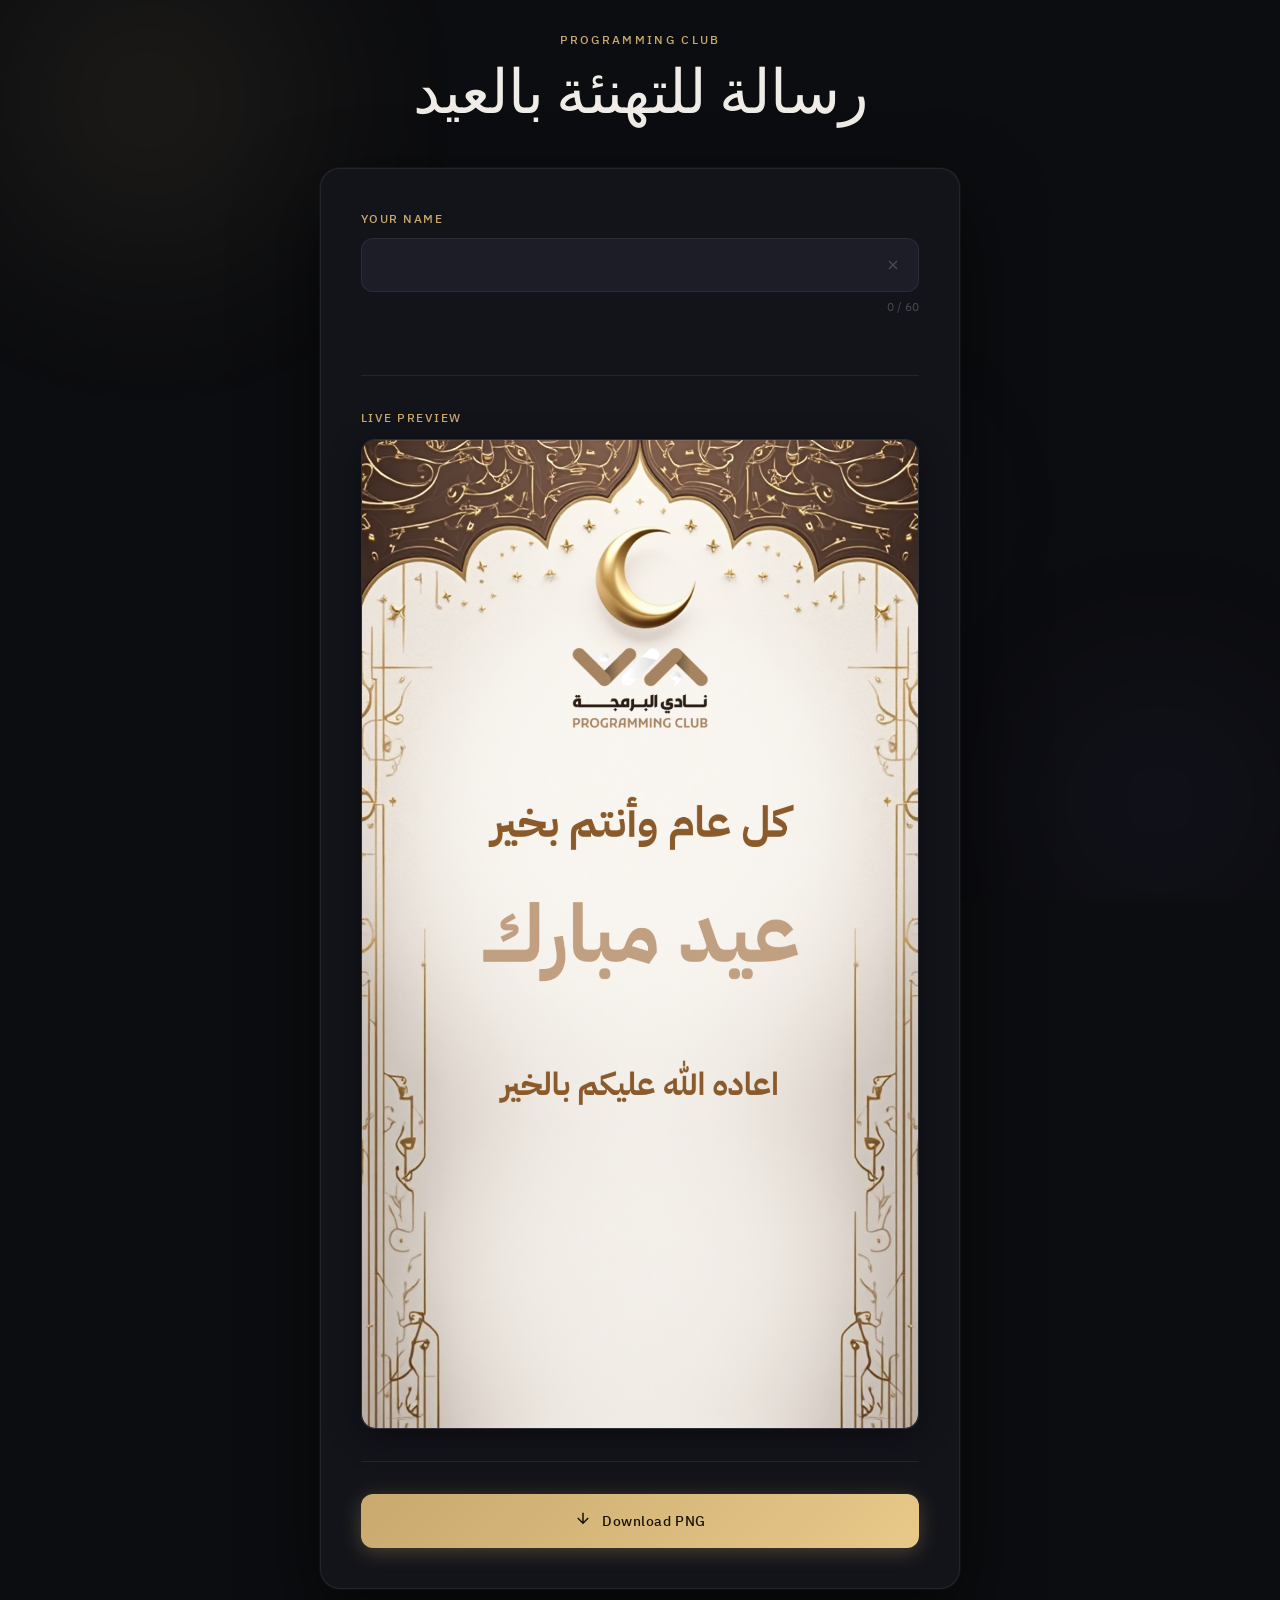
==== index.html @ 5c0a8650 "Add files via upload" ====
<!DOCTYPE html>
<html lang="en" dir="ltr">
<head>
  <meta charset="UTF-8" />
  <meta name="viewport" content="width=device-width, initial-scale=1.0" />
  <title>Personalized Image Generator</title>

  <link rel="stylesheet" href="style.css" />

  <link rel="preconnect" href="https://fonts.googleapis.com">
  <link rel="preconnect" href="https://fonts.gstatic.com" crossorigin>

  <link href="https://fonts.googleapis.com/css2?family=Cormorant+Garamond:wght@300;400;600&family=DM+Sans:wght@300;400;500&family=IBM+Plex+Sans+Arabic:wght@100;200;300;400;500;600;700&family=IBM+Plex+Sans:ital,wght@0,100..700;1,100..700&display=swap" rel="stylesheet">
</head>
<body>

  <div class="bg-orbs">
    <div class="orb orb-1"></div>
    <div class="orb orb-2"></div>
    <div class="orb orb-3"></div>
  </div>

  <main class="container">
    <header class="header">
      <div class="header-eyebrow">Programming Club</div>
      <h1 class="header-title">رسالة للتهنئة بالعيد</h1>
      <p class="header-sub"></p>
    </header>

    <div class="card">

      <section class="input-section">
        <label class="input-label" for="nameInput">Your Name</label>
        <div class="input-wrapper">
          <input
            type="text"
            id="nameInput"
            class="name-input"
            
            autocomplete="off"
            maxlength="60"
          />
          <button class="reset-btn" id="resetBtn" title="Clear name" aria-label="Reset">
            <svg viewBox="0 0 24 24" fill="none" stroke="currentColor" stroke-width="2">
              <path d="M18 6L6 18M6 6l12 12"/>
            </svg>
          </button>
        </div>
        <div class="char-count" id="charCount">0 / 60</div>
        <div class="validation-msg" id="validationMsg">Please enter your name to download.</div>
      </section>

      <section class="preview-section">
        <div class="preview-label">Live Preview</div>
        <div class="canvas-wrapper">
          <canvas id="previewCanvas"></canvas>
          <div class="canvas-shimmer" id="canvasShimmer"></div>
        </div>
      </section>

      <section class="actions-section">
        <button class="download-btn" id="downloadBtn">
          <span class="btn-icon">
            <svg viewBox="0 0 24 24" fill="none" stroke="currentColor" stroke-width="2">
              <path d="M12 5v14M5 12l7 7 7-7"/>
            </svg>
          </span>
          <span class="btn-text">Download PNG</span>
        </button>
      </section>

    </div>
  </main>

  <script src="script.js"></script>
</body>
</html>
---- style.css ----
/* ===========================
   CSS VARIABLES & RESET
=========================== */
*, *::before, *::after {
  box-sizing: border-box;
  margin: 0;
  padding: 0;
}

:root {
  --bg:           #0c0d10;
  --surface:      #13141a;
  --surface-2:    #1c1d26;
  --border:       rgba(255,255,255,0.07);
  --border-hover: rgba(255,255,255,0.15);
  --gold:         #c9a96e;
  --gold-light:   #e8c98a;
  --gold-dim:     rgba(201,169,110,0.15);
  --text-primary: #f0ede8;
  --text-muted:   #7a7888;
  --text-dim:     #4a4857;
  --danger:       #e06c6c;
  --font-display: "Cormorant Garamond", serif;
  --font-body:    "IBM Plex Sans Arabic", "IBM Plex Sans", sans-serif;
  --radius-card:  20px;
  --radius-input: 12px;
  --shadow-card:  0 32px 80px rgba(0,0,0,0.6), 0 0 0 1px rgba(255,255,255,0.04);
  --transition:   0.2s cubic-bezier(0.4, 0, 0.2, 1);
}

html {
  font-size: 16px;
}

body {
  font-family: var(--font-body);
  background: var(--bg);
  color: var(--text-primary);
  min-height: 100vh;
  display: flex;
  align-items: center;
  justify-content: center;
  padding: 32px 16px;
  overflow-x: hidden;
}

/* ===========================
   BACKGROUND ORBS
=========================== */
.bg-orbs {
  position: fixed;
  inset: 0;
  pointer-events: none;
  z-index: 0;
  overflow: hidden;
}

.orb {
  position: absolute;
  border-radius: 50%;
  filter: blur(80px);
  opacity: 0.4;
}

.orb-1 {
  width: 500px;
  height: 500px;
  background: radial-gradient(circle, rgba(201,169,110,0.3), transparent 70%);
  top: -150px;
  left: -100px;
  animation: floatOrb 18s ease-in-out infinite;
}

.orb-2 {
  width: 400px;
  height: 400px;
  background: radial-gradient(circle, rgba(100,80,180,0.25), transparent 70%);
  bottom: -100px;
  right: -80px;
  animation: floatOrb 22s ease-in-out infinite reverse;
}

.orb-3 {
  width: 300px;
  height: 300px;
  background: radial-gradient(circle, rgba(60,130,200,0.2), transparent 70%);
  top: 40%;
  left: 55%;
  animation: floatOrb 15s ease-in-out infinite 4s;
}

@keyframes floatOrb {
  0%, 100% { transform: translate(0, 0) scale(1); }
  33% { transform: translate(30px, -40px) scale(1.05); }
  66% { transform: translate(-20px, 20px) scale(0.97); }
}

/* ===========================
   LAYOUT
=========================== */
.container {
  position: relative;
  z-index: 1;
  width: 100%;
  max-width: 640px;
}

/* ===========================
   HEADER
=========================== */
.header {
  text-align: center;
  margin-bottom: 40px;
}

.header-eyebrow {
  font-family: var(--font-body);
  font-size: 0.72rem;
  font-weight: 500;
  letter-spacing: 0.2em;
  text-transform: uppercase;
  color: var(--gold);
  margin-bottom: 12px;
  opacity: 0;
  animation: fadeUp 0.7s ease forwards 0.1s;
}

.header-title {
  font-family: var(--font-display);
  font-size: clamp(2.5rem, 6vw, 3.8rem);
  font-weight: 300;
  color: var(--text-primary);
  line-height: 1.1;
  letter-spacing: -0.01em;
  opacity: 0;
  animation: fadeUp 0.7s ease forwards 0.25s;
}

.header-sub {
  font-family: var(--font-body);
  font-size: 0.9rem;
  color: var(--text-muted);
  margin-top: 10px;
  font-weight: 300;
  opacity: 0;
  animation: fadeUp 0.7s ease forwards 0.4s;
}

@keyframes fadeUp {
  from { opacity: 0; transform: translateY(20px); }
  to { opacity: 1; transform: translateY(0); }
}

/* ===========================
   CARD
=========================== */
.card {
  background: var(--surface);
  border: 1px solid var(--border);
  border-radius: var(--radius-card);
  padding: 40px;
  box-shadow: var(--shadow-card);
  display: flex;
  flex-direction: column;
  gap: 32px;
  opacity: 0;
  animation: fadeUp 0.7s ease forwards 0.55s;
}

/* ===========================
   INPUT SECTION
=========================== */
.input-label {
  display: block;
  font-family: var(--font-body);
  font-size: 0.78rem;
  font-weight: 500;
  letter-spacing: 0.12em;
  text-transform: uppercase;
  color: var(--gold);
  margin-bottom: 10px;
}

.input-wrapper {
  position: relative;
  display: flex;
  align-items: center;
}

.name-input {
  width: 100%;
  padding: 14px 48px 14px 18px;
  background: var(--surface-2);
  border: 1px solid var(--border);
  border-radius: var(--radius-input);
  color: var(--text-primary);
  font-family: var(--font-body);
  font-size: 1rem;
  font-weight: 400;
  outline: none;
  transition: border-color var(--transition), box-shadow var(--transition);
  direction: auto;
}

.name-input::placeholder {
  color: var(--text-dim);
}

.name-input:focus {
  border-color: rgba(201,169,110,0.5);
  box-shadow: 0 0 0 3px var(--gold-dim);
}

.reset-btn {
  position: absolute;
  right: 12px;
  background: none;
  border: none;
  cursor: pointer;
  color: var(--text-dim);
  padding: 6px;
  border-radius: 6px;
  display: flex;
  align-items: center;
  justify-content: center;
  transition: color var(--transition), background var(--transition);
}

.reset-btn svg {
  width: 16px;
  height: 16px;
}

.reset-btn:hover {
  color: var(--text-primary);
  background: rgba(255,255,255,0.06);
}

.char-count {
  font-family: var(--font-body);
  font-size: 0.75rem;
  color: var(--text-dim);
  text-align: right;
  margin-top: 6px;
}

.validation-msg {
  font-family: var(--font-body);
  font-size: 0.8rem;
  color: var(--danger);
  margin-top: 8px;
  opacity: 0;
  transform: translateY(-4px);
  transition: opacity var(--transition), transform var(--transition);
  pointer-events: none;
}

.validation-msg.visible {
  opacity: 1;
  transform: translateY(0);
}

/* ===========================
   PREVIEW SECTION
=========================== */
.preview-section {
  display: flex;
  flex-direction: column;
  gap: 12px;
}

.preview-label {
  font-family: var(--font-body);
  font-size: 0.78rem;
  font-weight: 500;
  letter-spacing: 0.12em;
  text-transform: uppercase;
  color: var(--gold);
}

.canvas-wrapper {
  position: relative;
  border-radius: 14px;
  overflow: hidden;
  border: 1px solid var(--border);
  box-shadow: 0 8px 32px rgba(0,0,0,0.4);
  background: var(--surface-2);
  line-height: 0;
}

.canvas-wrapper::before {
  content: "";
  position: absolute;
  inset: 0;
  border-radius: 14px;
  box-shadow: inset 0 1px 0 rgba(255,255,255,0.06);
  pointer-events: none;
  z-index: 2;
}

#previewCanvas {
  width: 100%;
  height: auto;
  display: block;
  border-radius: 14px;
}

.canvas-shimmer {
  position: absolute;
  inset: 0;
  background: linear-gradient(
    135deg,
    transparent 40%,
    rgba(255,255,255,0.03) 50%,
    transparent 60%
  );
  background-size: 200% 200%;
  pointer-events: none;
  z-index: 1;
  animation: shimmer 3s ease-in-out infinite;
  border-radius: 14px;
}

@keyframes shimmer {
  0% { background-position: 200% 200%; }
  50% { background-position: 0% 0%; }
  100% { background-position: 200% 200%; }
}

/* ===========================
   ACTIONS
=========================== */
.actions-section {
  display: flex;
  gap: 12px;
}

.download-btn {
  flex: 1;
  display: flex;
  align-items: center;
  justify-content: center;
  gap: 10px;
  padding: 15px 28px;
  background: linear-gradient(135deg, var(--gold) 0%, var(--gold-light) 100%);
  border: none;
  border-radius: var(--radius-input);
  color: #1a1408;
  font-family: var(--font-body);
  font-size: 0.9rem;
  font-weight: 500;
  cursor: pointer;
  letter-spacing: 0.04em;
  transition: transform var(--transition), box-shadow var(--transition), filter var(--transition);
  box-shadow: 0 4px 20px rgba(201,169,110,0.3);
  position: relative;
  overflow: hidden;
}

.download-btn::after {
  content: "";
  position: absolute;
  inset: 0;
  background: linear-gradient(135deg, rgba(255,255,255,0.15), transparent);
  opacity: 0;
  transition: opacity var(--transition);
}

.download-btn:hover {
  transform: translateY(-2px);
  box-shadow: 0 8px 32px rgba(201,169,110,0.45);
  filter: brightness(1.05);
}

.download-btn:hover::after {
  opacity: 1;
}

.download-btn:active {
  transform: translateY(0);
  box-shadow: 0 2px 10px rgba(201,169,110,0.25);
}

.btn-icon svg {
  width: 18px;
  height: 18px;
  flex-shrink: 0;
}

.btn-text {
  white-space: nowrap;
}

.download-btn.downloading {
  pointer-events: none;
  filter: brightness(0.9);
}

.download-btn.downloading .btn-text::after {
  content: "...";
}

/* ===========================
   DIVIDER LINE
=========================== */
.input-section,
.preview-section {
  padding-bottom: 32px;
  border-bottom: 1px solid var(--border);
}

.actions-section {
  padding-top: 0;
}

/* ===========================
   RESPONSIVE
=========================== */
@media (max-width: 480px) {
  body {
    padding: 20px 12px;
  }

  .card {
    padding: 28px 20px;
    gap: 24px;
  }

  .header {
    margin-bottom: 28px;
  }

  .input-section,
  .preview-section {
    padding-bottom: 24px;
  }

  .download-btn {
    padding: 14px 20px;
  }
}
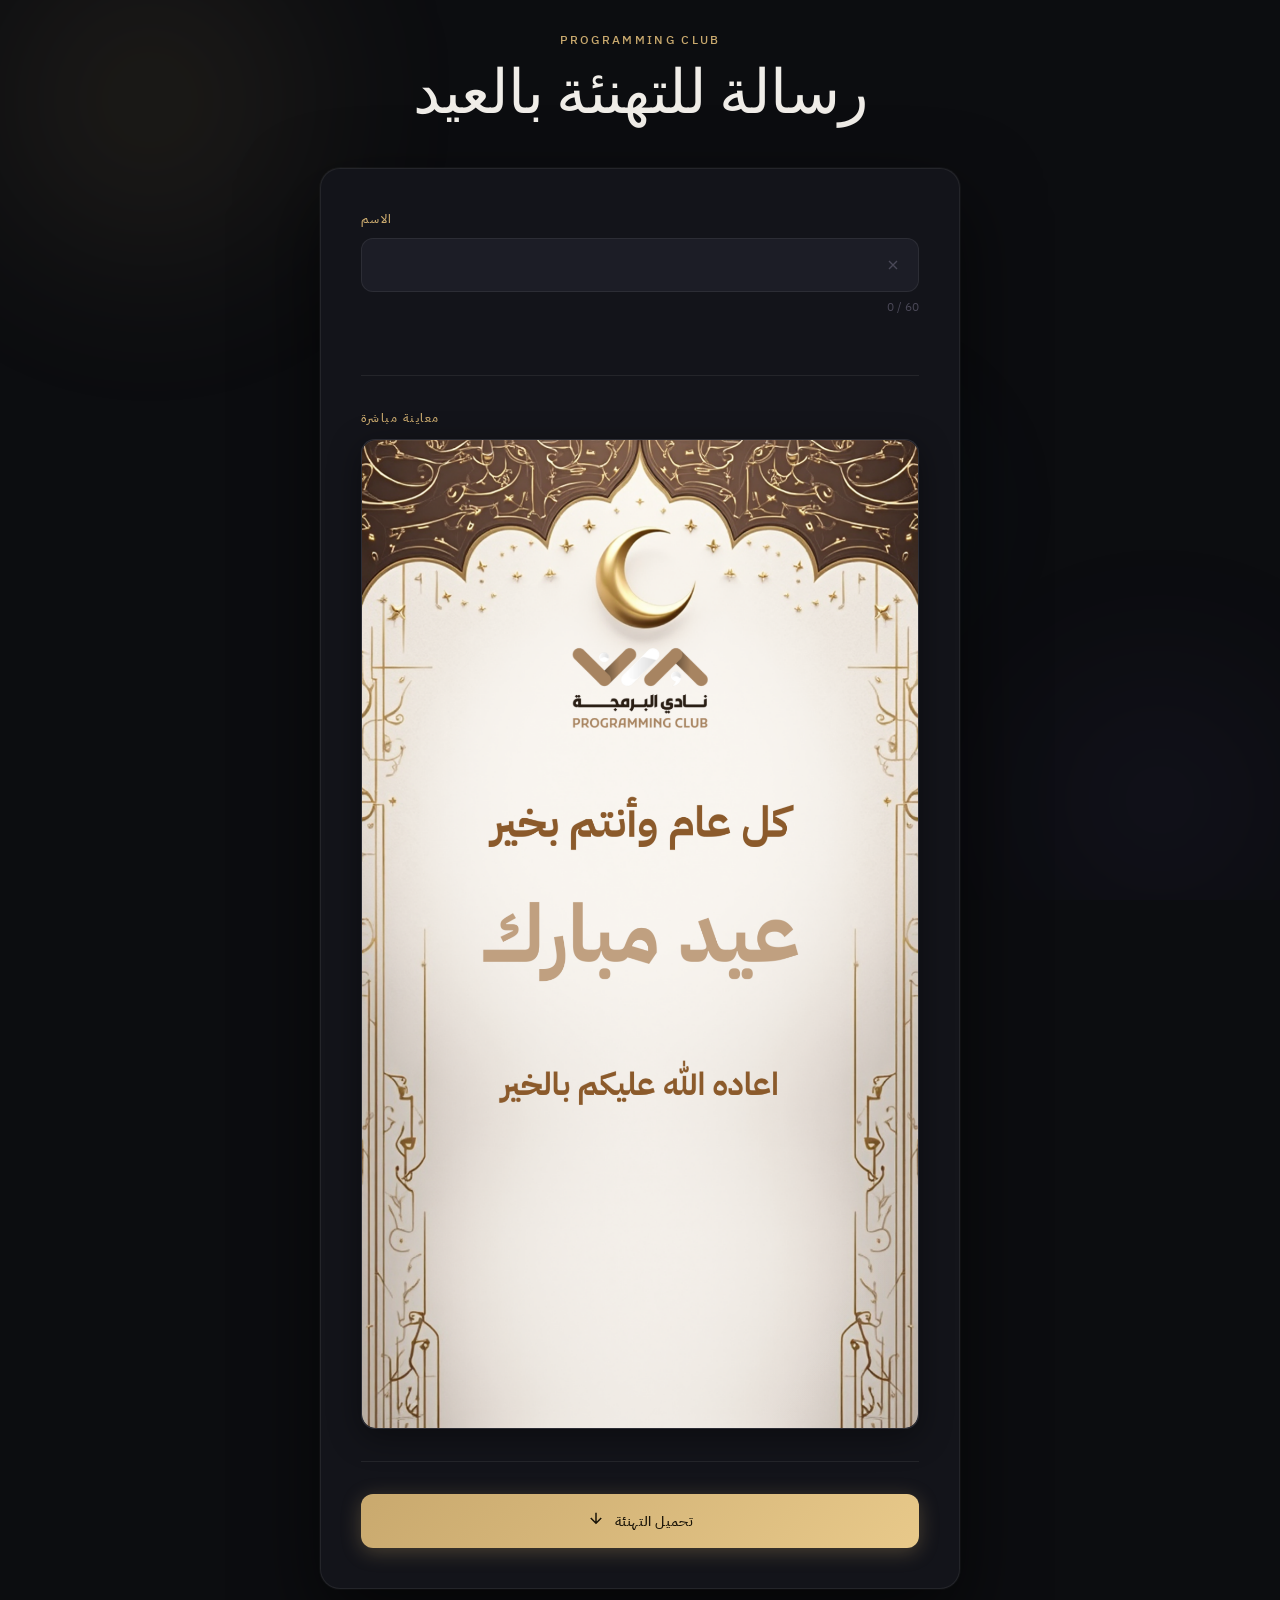
==== commit 7fc9424e: "Translate labels and messages to Arabic" ====
--- a/index.html
+++ b/index.html
@@ -30,7 +30,7 @@
     <div class="card">
 
       <section class="input-section">
-        <label class="input-label" for="nameInput">Your Name</label>
+        <label class="input-label" for="nameInput">الاسم</label>
         <div class="input-wrapper">
           <input
             type="text"
@@ -47,11 +47,11 @@
           </button>
         </div>
         <div class="char-count" id="charCount">0 / 60</div>
-        <div class="validation-msg" id="validationMsg">Please enter your name to download.</div>
+        <div class="validation-msg" id="validationMsg">يرجى إدخال اسمك للتحميل.</div>
       </section>
 
       <section class="preview-section">
-        <div class="preview-label">Live Preview</div>
+        <div class="preview-label">معاينة مباشرة</div>
         <div class="canvas-wrapper">
           <canvas id="previewCanvas"></canvas>
           <div class="canvas-shimmer" id="canvasShimmer"></div>
@@ -65,7 +65,7 @@
               <path d="M12 5v14M5 12l7 7 7-7"/>
             </svg>
           </span>
-          <span class="btn-text">Download PNG</span>
+          <span class="btn-text">تحميل التهنئة</span>
         </button>
       </section>
 
@@ -74,4 +74,4 @@
 
   <script src="script.js"></script>
 </body>
-</html>+</html>
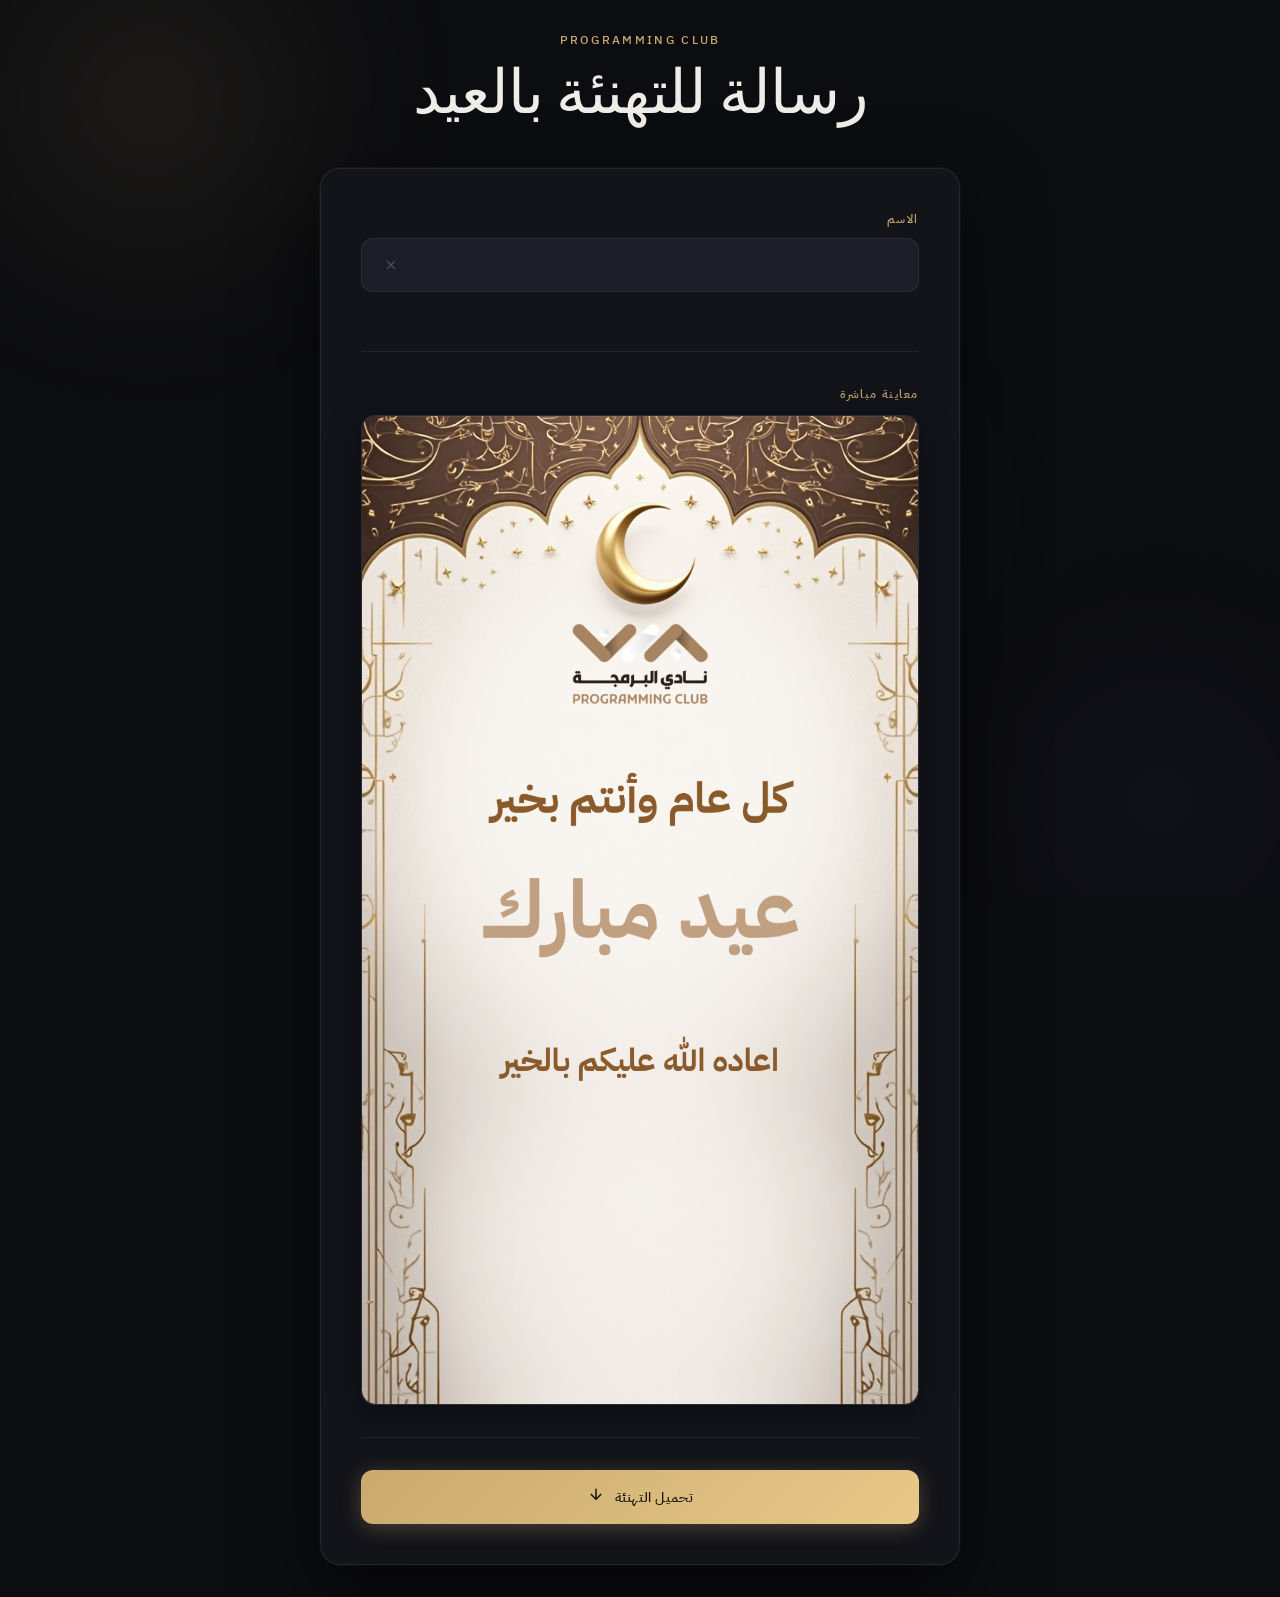
==== commit db0809a4: "Add project files" ====
--- a/index.html
+++ b/index.html
@@ -30,7 +30,7 @@
     <div class="card">
 
       <section class="input-section">
-        <label class="input-label" for="nameInput">الاسم</label>
+        <label class="input-label" for="nameInput" style="direction: rtl;">الاسم</label>
         <div class="input-wrapper">
           <input
             type="text"
@@ -39,19 +39,21 @@
             
             autocomplete="off"
             maxlength="60"
+            style="direction: rtl;"
           />
-          <button class="reset-btn" id="resetBtn" title="Clear name" aria-label="Reset">
+          
+          <button class="reset-btn" id="resetBtn" title="Clear name" aria-label="Reset" style="margin-right: 90%; ">
             <svg viewBox="0 0 24 24" fill="none" stroke="currentColor" stroke-width="2">
               <path d="M18 6L6 18M6 6l12 12"/>
             </svg>
           </button>
         </div>
-        <div class="char-count" id="charCount">0 / 60</div>
+        
         <div class="validation-msg" id="validationMsg">يرجى إدخال اسمك للتحميل.</div>
       </section>
 
       <section class="preview-section">
-        <div class="preview-label">معاينة مباشرة</div>
+        <div class="preview-label" style="direction: rtl;">معاينة مباشرة</div>
         <div class="canvas-wrapper">
           <canvas id="previewCanvas"></canvas>
           <div class="canvas-shimmer" id="canvasShimmer"></div>
@@ -74,4 +76,4 @@
 
   <script src="script.js"></script>
 </body>
-</html>
+</html>
